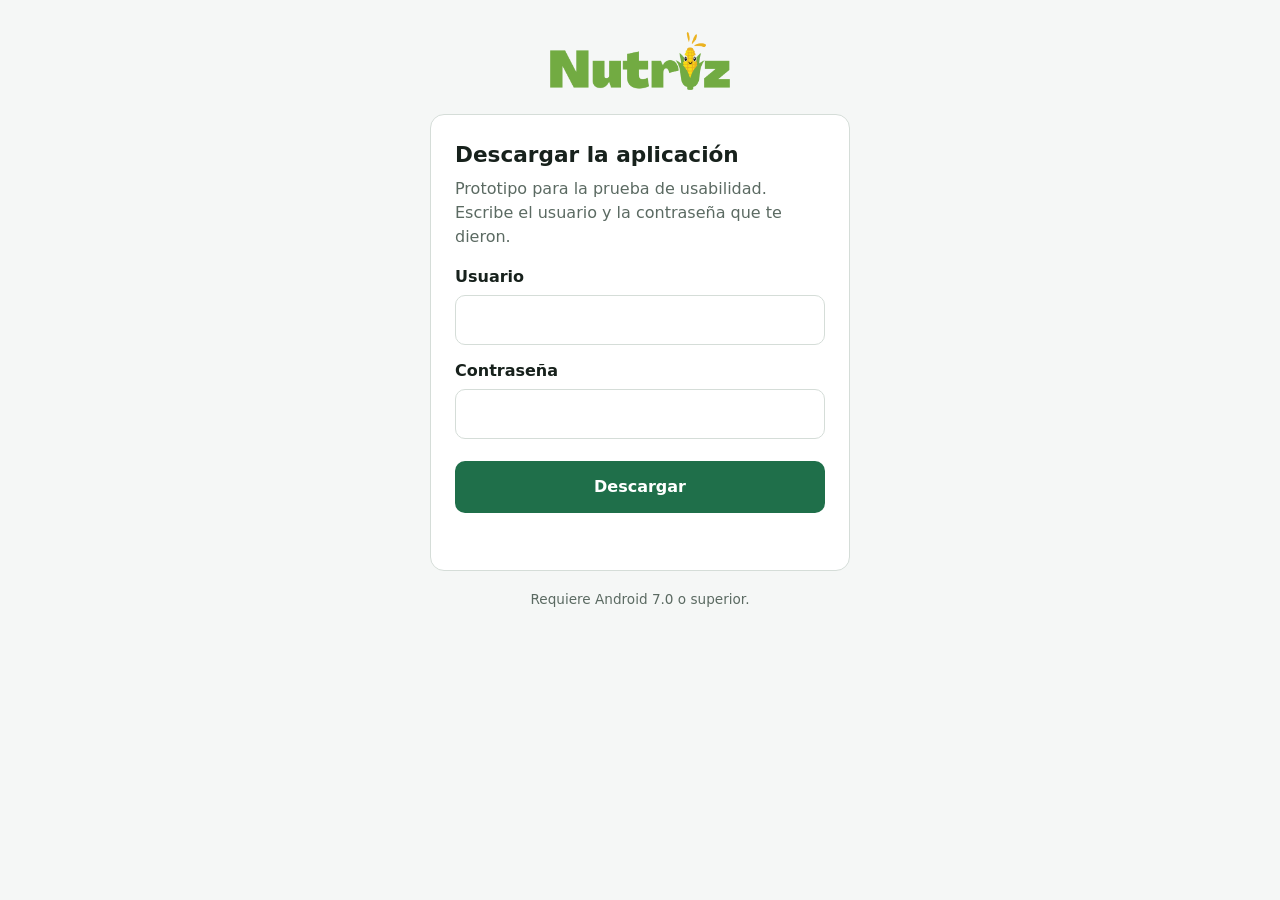
==== index.html @ 26812f0c "Página de descarga de Nutriz (APK cifrado)" ====
<!doctype html>
<html lang="es">
<head>
<meta charset="utf-8">
<meta name="viewport" content="width=device-width, initial-scale=1">
<meta name="robots" content="noindex, nofollow">
<title>Descargar Nutriz</title>
<style>
  :root {
    --fondo: #F5F7F6; --tarjeta: #FFFFFF; --texto: #17211C; --suave: #5B6A62; --borde: #D5DDD8;
    --primario: #1F6F4A; --primario-suave: #E6F2EC; --rojo: #C62828; --rojo-suave: #FDECEC;
  }
  * { box-sizing: border-box; }
  body {
    margin: 0; min-height: 100vh; background: var(--fondo); color: var(--texto);
    font: 16px/1.5 system-ui, -apple-system, "Segoe UI", Roboto, sans-serif;
    display: flex; justify-content: center; padding: 32px 16px;
  }
  main { width: 100%; max-width: 420px; }
  .logo { display: block; width: 180px; max-width: 60%; margin: 0 auto 24px; }
  .tarjeta { background: var(--tarjeta); border: 1px solid var(--borde); border-radius: 14px; padding: 24px; }
  h1 { font-size: 1.35rem; margin: 0 0 6px; }
  p { margin: 0 0 16px; color: var(--suave); }
  label { display: block; font-weight: 600; margin: 14px 0 6px; }
  input {
    width: 100%; font: inherit; padding: 12px 14px; border: 1px solid var(--borde); border-radius: 10px;
    background: var(--tarjeta); color: var(--texto);
  }
  input:focus { outline: 2px solid var(--primario); outline-offset: 1px; border-color: var(--primario); }
  button {
    width: 100%; margin-top: 22px; padding: 14px; font: inherit; font-weight: 700; color: #fff;
    background: var(--primario); border: 0; border-radius: 10px; cursor: pointer;
  }
  button:disabled { opacity: .6; cursor: default; }
  .barra { height: 8px; background: var(--primario-suave); border-radius: 99px; overflow: hidden; margin-top: 18px; }
  .barra div { height: 100%; width: 0; background: var(--primario); transition: width .2s; }
  .estado { margin: 10px 0 0; font-size: .95rem; color: var(--suave); min-height: 1.5em; }
  .error { margin-top: 16px; padding: 12px 14px; border-radius: 10px; background: var(--rojo-suave); color: var(--rojo); }
  ol { margin: 8px 0 0; padding-left: 1.3em; color: var(--texto); }
  li { margin: 6px 0; }
  .pie { text-align: center; font-size: .85rem; color: var(--suave); margin-top: 18px; }
  [hidden] { display: none !important; }
</style>
</head>
<body>
<main>
  <img class="logo" src="logo.png" alt="Nutriz">
  <div class="tarjeta">
    <section id="formulario">
      <h1>Descargar la aplicación</h1>
      <p>Prototipo para la prueba de usabilidad. Escribe el usuario y la contraseña que te dieron.</p>
      <form id="acceso" autocomplete="off">
        <label for="usuario">Usuario</label>
        <input id="usuario" autocapitalize="none" autocorrect="off" spellcheck="false" required>
        <label for="contrasena">Contraseña</label>
        <input id="contrasena" type="password" autocapitalize="none" autocorrect="off" spellcheck="false" required>
        <button id="boton" type="submit">Descargar</button>
      </form>
      <div class="barra" id="barra" hidden><div></div></div>
      <div class="estado" id="estado" role="status" aria-live="polite"></div>
      <div class="error" id="error" role="alert" hidden></div>
    </section>
    <section id="listo" hidden>
      <h1>Descarga lista</h1>
      <p>Ahora instala la aplicación:</p>
      <ol>
        <li>Abre el archivo <strong>Nutriz.apk</strong> desde la notificación o desde la carpeta Descargas.</li>
        <li>Si el teléfono lo pide, permite instalar aplicaciones desde el navegador.</li>
        <li>Si aparece un aviso de Play Protect, toca <strong>Más detalles</strong> y luego <strong>Instalar de todas formas</strong>. La aplicación es un prototipo y no está en Play Store.</li>
        <li>Al terminar la prueba, desinstálala: se borran todos sus datos.</li>
      </ol>
      <button id="otra" type="button">Descargar otra vez</button>
    </section>
  </div>
  <p class="pie">Requiere Android 7.0 o superior.</p>
</main>
<script>
// El APK está cifrado (prototipo/descarga/cifrar_apk.mjs): AES-256-GCM en partes, con la llave derivada del usuario
// y la contraseña. Se descifra aquí, en el teléfono; sin las credenciales correctas el archivo no sirve.
const $ = (id) => document.getElementById(id);
const b64 = (s) => Uint8Array.from(atob(s), (c) => c.charCodeAt(0));
const texto = new TextEncoder();

function iv(base, n) {
  const v = base.slice();
  const d = new DataView(v.buffer);
  d.setUint32(8, (d.getUint32(8) ^ n) >>> 0);
  return v;
}

async function llave(usuario, contrasena, meta) {
  const material = await crypto.subtle.importKey(
    'raw', texto.encode(`${usuario.trim().toLowerCase()}\n${contrasena}`), 'PBKDF2', false, ['deriveKey']);
  return crypto.subtle.deriveKey(
    { name: 'PBKDF2', salt: b64(meta.sal), iterations: meta.iteraciones, hash: 'SHA-256' },
    material, { name: 'AES-GCM', length: 256 }, false, ['decrypt']);
}

const descifrar = (k, base, n, datos) =>
  crypto.subtle.decrypt({ name: 'AES-GCM', iv: iv(base, n), additionalData: texto.encode(`nutriz:${n}`) }, k, datos);

function progreso(fraccion, mensaje) {
  $('barra').hidden = false;
  $('barra').firstElementChild.style.width = `${Math.round(fraccion * 100)}%`;
  $('estado').textContent = mensaje;
}

async function bajar(total, alAvanzar) {
  const r = await fetch('nutriz.apk.cifrado', { cache: 'no-store' });
  if (!r.ok) throw new Error('descarga');
  const datos = new Uint8Array(total);
  const lector = r.body.getReader();
  let llevado = 0;
  for (;;) {
    const { done, value } = await lector.read();
    if (done) break;
    if (llevado + value.length > total) throw new Error('descarga');
    datos.set(value, llevado);
    llevado += value.length;
    alAvanzar(llevado / total);
  }
  if (llevado !== total) throw new Error('descarga');
  return datos;
}

$('acceso').addEventListener('submit', async (ev) => {
  ev.preventDefault();
  $('error').hidden = true;
  $('boton').disabled = true;
  $('boton').textContent = 'Revisando…';
  try {
    const meta = await (await fetch('nutriz.json', { cache: 'no-store' })).json();
    const base = b64(meta.iv);
    const k = await llave($('usuario').value, $('contrasena').value, meta);
    try {
      await descifrar(k, base, 0xffffffff, b64(meta.comprobante));
    } catch {
      throw new Error('credenciales');
    }
    $('boton').textContent = 'Descargando…';
    const conEtiqueta = meta.parte + 16;
    const total = meta.tamano + 16 * meta.partes;
    const datos = await bajar(total, (f) => progreso(f * 0.9, `Descargando… ${Math.round(f * 100)} %`));
    const partes = [];
    for (let n = 0; n < meta.partes; n++) {
      partes.push(await descifrar(k, base, n, datos.subarray(n * conEtiqueta, Math.min((n + 1) * conEtiqueta, total))));
      progreso(0.9 + 0.1 * (n + 1) / meta.partes, 'Preparando el archivo…');
    }
    const url = URL.createObjectURL(new Blob(partes, { type: 'application/vnd.android.package-archive' }));
    const a = document.createElement('a');
    a.href = url;
    a.download = 'Nutriz.apk';
    document.body.appendChild(a);
    a.click();
    a.remove();
    setTimeout(() => URL.revokeObjectURL(url), 120000);
    $('formulario').hidden = true;
    $('listo').hidden = false;
  } catch (err) {
    $('error').textContent = err.message === 'credenciales'
      ? 'Usuario o contraseña incorrectos.'
      : 'No se pudo descargar. Revisa tu conexión a internet e inténtalo de nuevo.';
    $('error').hidden = false;
    $('barra').hidden = true;
    $('estado').textContent = '';
  } finally {
    $('boton').disabled = false;
    $('boton').textContent = 'Descargar';
  }
});

$('otra').addEventListener('click', () => {
  $('listo').hidden = true;
  $('formulario').hidden = false;
  $('barra').hidden = true;
  $('estado').textContent = '';
});
</script>
</body>
</html>
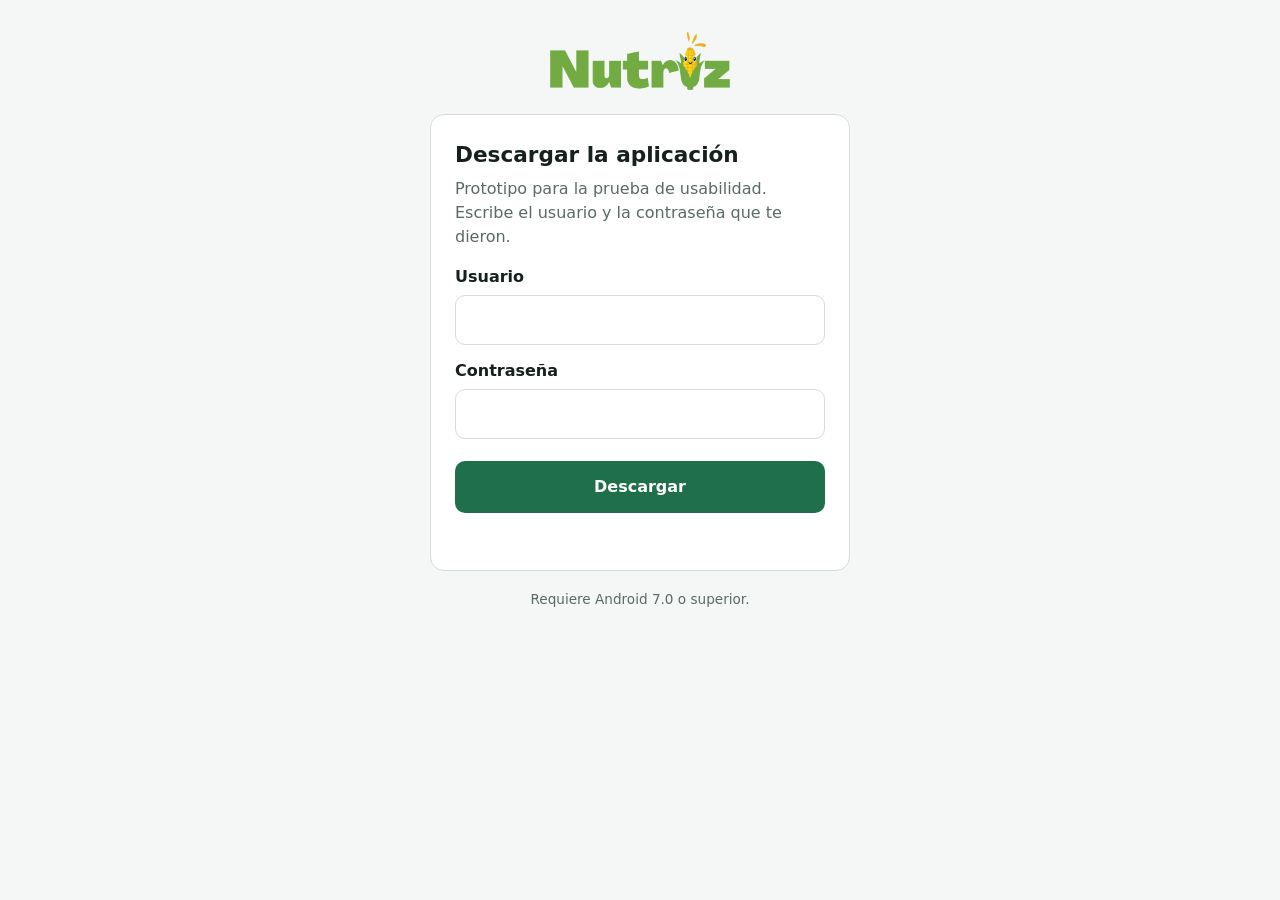
==== commit 7f634fa6: "Credenciales más sencillas y la página despierta al servidor" ====
--- a/index.html
+++ b/index.html
@@ -78,6 +78,8 @@
 // El APK está cifrado (prototipo/descarga/cifrar_apk.mjs): AES-256-GCM en partes, con la llave derivada del usuario
 // y la contraseña. Se descifra aquí, en el teléfono; sin las credenciales correctas el archivo no sirve.
 const $ = (id) => document.getElementById(id);
+// Despierta el servidor de pruebas (el plan F1 de Azure se duerme sin uso y tarda en arrancar) mientras se descarga.
+fetch('https://nutriz-api-6635.azurewebsites.net/salud', { mode: 'no-cors' }).catch(() => {});
 const b64 = (s) => Uint8Array.from(atob(s), (c) => c.charCodeAt(0));
 const texto = new TextEncoder();
 
@@ -90,7 +92,7 @@
 
 async function llave(usuario, contrasena, meta) {
   const material = await crypto.subtle.importKey(
-    'raw', texto.encode(`${usuario.trim().toLowerCase()}\n${contrasena}`), 'PBKDF2', false, ['deriveKey']);
+    'raw', texto.encode(`${usuario.trim().toLowerCase()}\n${contrasena.trim().toLowerCase()}`), 'PBKDF2', false, ['deriveKey']);
   return crypto.subtle.deriveKey(
     { name: 'PBKDF2', salt: b64(meta.sal), iterations: meta.iteraciones, hash: 'SHA-256' },
     material, { name: 'AES-GCM', length: 256 }, false, ['decrypt']);
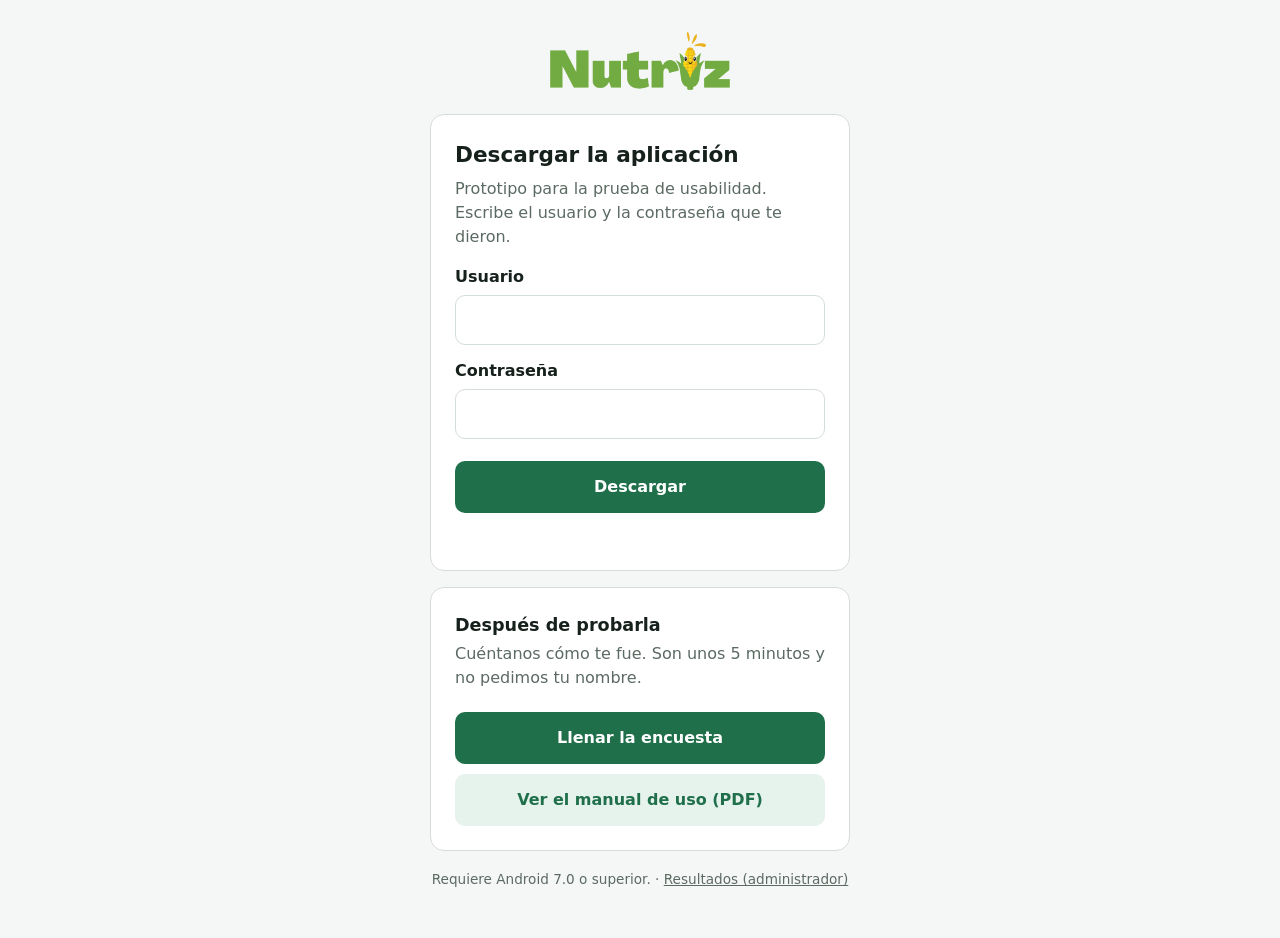
==== commit 386b7346: "Encuesta, resultados para el administrador y manual de uso" ====
--- a/index.html
+++ b/index.html
@@ -5,42 +5,7 @@
 <meta name="viewport" content="width=device-width, initial-scale=1">
 <meta name="robots" content="noindex, nofollow">
 <title>Descargar Nutriz</title>
-<style>
-  :root {
-    --fondo: #F5F7F6; --tarjeta: #FFFFFF; --texto: #17211C; --suave: #5B6A62; --borde: #D5DDD8;
-    --primario: #1F6F4A; --primario-suave: #E6F2EC; --rojo: #C62828; --rojo-suave: #FDECEC;
-  }
-  * { box-sizing: border-box; }
-  body {
-    margin: 0; min-height: 100vh; background: var(--fondo); color: var(--texto);
-    font: 16px/1.5 system-ui, -apple-system, "Segoe UI", Roboto, sans-serif;
-    display: flex; justify-content: center; padding: 32px 16px;
-  }
-  main { width: 100%; max-width: 420px; }
-  .logo { display: block; width: 180px; max-width: 60%; margin: 0 auto 24px; }
-  .tarjeta { background: var(--tarjeta); border: 1px solid var(--borde); border-radius: 14px; padding: 24px; }
-  h1 { font-size: 1.35rem; margin: 0 0 6px; }
-  p { margin: 0 0 16px; color: var(--suave); }
-  label { display: block; font-weight: 600; margin: 14px 0 6px; }
-  input {
-    width: 100%; font: inherit; padding: 12px 14px; border: 1px solid var(--borde); border-radius: 10px;
-    background: var(--tarjeta); color: var(--texto);
-  }
-  input:focus { outline: 2px solid var(--primario); outline-offset: 1px; border-color: var(--primario); }
-  button {
-    width: 100%; margin-top: 22px; padding: 14px; font: inherit; font-weight: 700; color: #fff;
-    background: var(--primario); border: 0; border-radius: 10px; cursor: pointer;
-  }
-  button:disabled { opacity: .6; cursor: default; }
-  .barra { height: 8px; background: var(--primario-suave); border-radius: 99px; overflow: hidden; margin-top: 18px; }
-  .barra div { height: 100%; width: 0; background: var(--primario); transition: width .2s; }
-  .estado { margin: 10px 0 0; font-size: .95rem; color: var(--suave); min-height: 1.5em; }
-  .error { margin-top: 16px; padding: 12px 14px; border-radius: 10px; background: var(--rojo-suave); color: var(--rojo); }
-  ol { margin: 8px 0 0; padding-left: 1.3em; color: var(--texto); }
-  li { margin: 6px 0; }
-  .pie { text-align: center; font-size: .85rem; color: var(--suave); margin-top: 18px; }
-  [hidden] { display: none !important; }
-</style>
+<link rel="stylesheet" href="estilos.css">
 </head>
 <body>
 <main>
@@ -72,7 +37,13 @@
       <button id="otra" type="button">Descargar otra vez</button>
     </section>
   </div>
-  <p class="pie">Requiere Android 7.0 o superior.</p>
+  <div class="tarjeta">
+    <h2>Después de probarla</h2>
+    <p>Cuéntanos cómo te fue. Son unos 5 minutos y no pedimos tu nombre.</p>
+    <a class="boton" href="encuesta.html">Llenar la encuesta</a>
+    <a class="boton secundario" href="manual.pdf" target="_blank" rel="noopener">Ver el manual de uso (PDF)</a>
+  </div>
+  <p class="pie">Requiere Android 7.0 o superior. · <a href="resultados.html">Resultados (administrador)</a></p>
 </main>
 <script>
 // El APK está cifrado (prototipo/descarga/cifrar_apk.mjs): AES-256-GCM en partes, con la llave derivada del usuario
--- a/estilos.css
+++ b/estilos.css
@@ -0,0 +1,78 @@
+/* Estilos de la página de descarga, la encuesta y los resultados: los colores de la app (app/src/tema/index.tsx). */
+:root {
+  --fondo: #F5F7F6; --tarjeta: #FFFFFF; --texto: #17211C; --suave: #5B6A62; --borde: #D5DDD8;
+  --primario: #1F6F4A; --primario-suave: #E6F2EC; --rojo: #C62828; --rojo-suave: #FDECEC;
+  --verde-marca: #6FAE3F; --amarillo: #F2B600;
+}
+* { box-sizing: border-box; }
+body {
+  margin: 0; min-height: 100vh; background: var(--fondo); color: var(--texto);
+  font: 16px/1.5 system-ui, -apple-system, "Segoe UI", Roboto, sans-serif;
+  display: flex; justify-content: center; padding: 32px 16px;
+}
+main { width: 100%; max-width: 420px; }
+main.ancho { max-width: 960px; }
+.logo { display: block; width: 180px; max-width: 60%; margin: 0 auto 24px; }
+.tarjeta { background: var(--tarjeta); border: 1px solid var(--borde); border-radius: 14px; padding: 24px; margin-bottom: 16px; }
+h1 { font-size: 1.35rem; margin: 0 0 6px; }
+h2 { font-size: 1.1rem; margin: 0 0 4px; }
+p { margin: 0 0 16px; color: var(--suave); }
+label { display: block; font-weight: 600; margin: 14px 0 6px; }
+input, select, textarea {
+  width: 100%; font: inherit; padding: 12px 14px; border: 1px solid var(--borde); border-radius: 10px;
+  background: var(--tarjeta); color: var(--texto);
+}
+textarea { min-height: 90px; resize: vertical; }
+input:focus, select:focus, textarea:focus { outline: 2px solid var(--primario); outline-offset: 1px; border-color: var(--primario); }
+button, .boton {
+  display: block; width: 100%; margin-top: 22px; padding: 14px; font: inherit; font-weight: 700; color: #fff;
+  background: var(--primario); border: 0; border-radius: 10px; cursor: pointer; text-align: center; text-decoration: none;
+}
+.boton.secundario, button.secundario { background: var(--primario-suave); color: var(--primario); margin-top: 10px; }
+button:disabled { opacity: .6; cursor: default; }
+.barra { height: 8px; background: var(--primario-suave); border-radius: 99px; overflow: hidden; margin-top: 18px; }
+.barra div { height: 100%; width: 0; background: var(--primario); transition: width .2s; }
+.estado { margin: 10px 0 0; font-size: .95rem; color: var(--suave); min-height: 1.5em; }
+.error { margin-top: 16px; padding: 12px 14px; border-radius: 10px; background: var(--rojo-suave); color: var(--rojo); }
+.exito { padding: 12px 14px; border-radius: 10px; background: var(--primario-suave); color: var(--primario); font-weight: 600; }
+ol, ul { margin: 8px 0 0; padding-left: 1.3em; }
+li { margin: 6px 0; }
+.pie { text-align: center; font-size: .85rem; color: var(--suave); margin-top: 18px; }
+.pie a { color: var(--suave); }
+[hidden] { display: none !important; }
+
+/* Encuesta */
+fieldset { border: 0; margin: 0; padding: 0; }
+legend { font-weight: 600; padding: 0; margin: 14px 0 8px; }
+.opciones label { display: flex; align-items: center; gap: 10px; font-weight: 400; margin: 6px 0; padding: 10px 12px;
+  border: 1px solid var(--borde); border-radius: 10px; cursor: pointer; }
+.opciones input { width: auto; margin: 0; accent-color: var(--primario); }
+.pregunta { padding: 14px 0; border-top: 1px solid var(--borde); }
+.pregunta:first-of-type { border-top: 0; }
+.pregunta > span { display: block; font-weight: 600; margin-bottom: 10px; }
+.escala { display: grid; grid-template-columns: repeat(5, 1fr); gap: 6px; }
+.escala label { margin: 0; }
+.escala input { position: absolute; opacity: 0; width: 1px; height: 1px; }
+.escala span {
+  display: flex; align-items: center; justify-content: center; height: 46px; border: 1px solid var(--borde);
+  border-radius: 10px; font-weight: 700; color: var(--texto); cursor: pointer;
+}
+.escala input:checked + span { background: var(--primario); border-color: var(--primario); color: #fff; }
+.escala input:focus-visible + span { outline: 2px solid var(--primario); outline-offset: 2px; }
+.extremos { display: flex; justify-content: space-between; font-size: .8rem; color: var(--suave); margin-top: 4px; }
+.falta { background: var(--rojo-suave); border-radius: 10px; padding-left: 8px; padding-right: 8px; }
+.ayuda { font-size: .9rem; color: var(--suave); margin: -2px 0 8px; }
+
+/* Resultados */
+.cifras { display: grid; grid-template-columns: repeat(auto-fit, minmax(120px, 1fr)); gap: 10px; margin-top: 12px; }
+.cifra { background: var(--fondo); border-radius: 10px; padding: 12px; }
+.cifra b { display: block; font-size: 1.4rem; }
+.cifra small { color: var(--suave); }
+.tabla { width: 100%; overflow-x: auto; }
+table { width: 100%; border-collapse: collapse; font-size: .92rem; }
+th, td { text-align: left; padding: 8px 10px; border-bottom: 1px solid var(--borde); vertical-align: top; }
+th { color: var(--suave); font-weight: 600; white-space: nowrap; }
+td.num, th.num { text-align: right; font-variant-numeric: tabular-nums; }
+button.mini { display: inline-block; width: auto; margin: 0; padding: 6px 10px; font-size: .85rem; background: var(--rojo-suave); color: var(--rojo); }
+.fila-botones { display: flex; gap: 10px; flex-wrap: wrap; }
+.fila-botones button { width: auto; flex: 1; margin-top: 22px; }
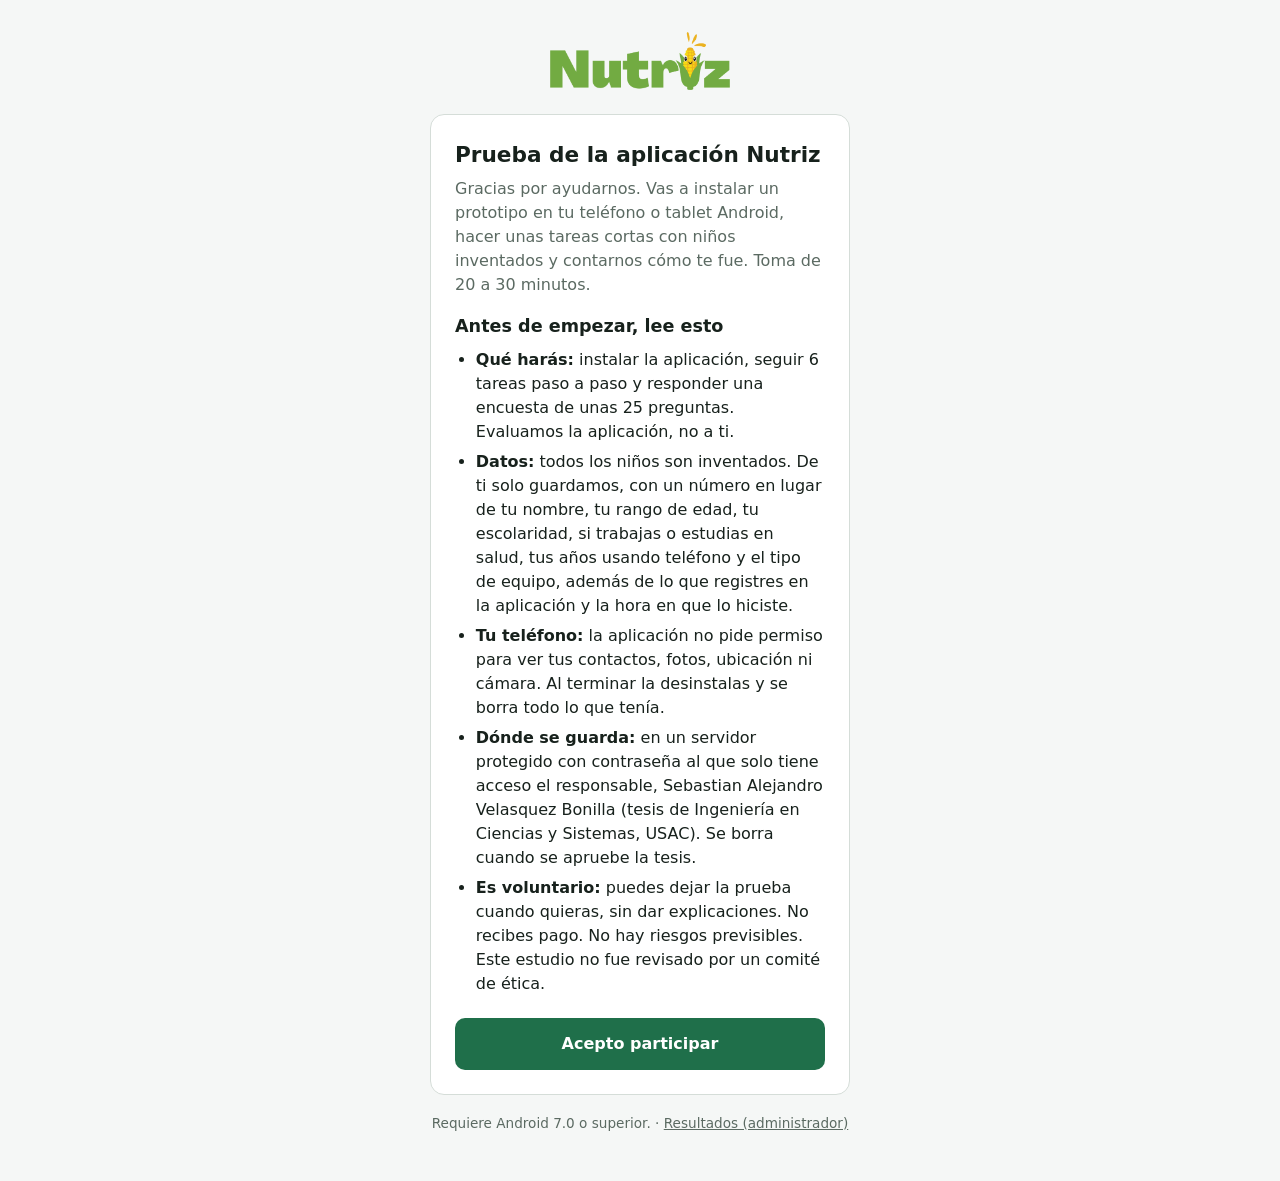
==== commit 9d3b18c8: "Prueba remota: consentimiento en línea, número de participante, tareas paso a paso y comprensión" ====
--- a/index.html
+++ b/index.html
@@ -4,16 +4,37 @@
 <meta charset="utf-8">
 <meta name="viewport" content="width=device-width, initial-scale=1">
 <meta name="robots" content="noindex, nofollow">
-<title>Descargar Nutriz</title>
+<title>Prueba de Nutriz</title>
 <link rel="stylesheet" href="estilos.css">
 </head>
 <body>
 <main>
   <img class="logo" src="logo.png" alt="Nutriz">
-  <div class="tarjeta">
+  <div class="tarjeta" id="bienvenida" hidden>
+    <h1>Prueba de la aplicación Nutriz</h1>
+    <p>Gracias por ayudarnos. Vas a instalar un prototipo en tu teléfono o tablet Android, hacer unas tareas cortas con niños inventados y contarnos cómo te fue. Toma de 20 a 30 minutos.</p>
+    <h2>Antes de empezar, lee esto</h2>
+    <ul>
+      <li><b>Qué harás:</b> instalar la aplicación, seguir 6 tareas paso a paso y responder una encuesta de unas 25 preguntas. Evaluamos la aplicación, no a ti.</li>
+      <li><b>Datos:</b> todos los niños son inventados. De ti solo guardamos, con un número en lugar de tu nombre, tu rango de edad, tu escolaridad, si trabajas o estudias en salud, tus años usando teléfono y el tipo de equipo, además de lo que registres en la aplicación y la hora en que lo hiciste.</li>
+      <li><b>Tu teléfono:</b> la aplicación no pide permiso para ver tus contactos, fotos, ubicación ni cámara. Al terminar la desinstalas y se borra todo lo que tenía.</li>
+      <li><b>Dónde se guarda:</b> en un servidor protegido con contraseña al que solo tiene acceso el responsable, Sebastian Alejandro Velasquez Bonilla (tesis de Ingeniería en Ciencias y Sistemas, USAC). Se borra cuando se apruebe la tesis.</li>
+      <li><b>Es voluntario:</b> puedes dejar la prueba cuando quieras, sin dar explicaciones. No recibes pago. No hay riesgos previsibles. Este estudio no fue revisado por un comité de ética.</li>
+    </ul>
+    <button id="acepto" type="button">Acepto participar</button>
+    <div class="error" id="error-acepto" role="alert" hidden></div>
+  </div>
+
+  <div id="participando" hidden>
+  <div class="tarjeta">
+    <div class="exito">Eres el participante <span id="codigo"></span></div>
+    <p style="margin-top: 12px">Anota tu número por si cambias de navegador. Tu usuario para la aplicación es <b id="cuenta-usuario"></b> y tu contraseña, <b id="cuenta-contrasena"></b>; también aparecen en las tareas.</p>
+  </div>
+  <div class="tarjeta">
+    <div class="seccion-paso">Paso 1</div>
     <section id="formulario">
       <h1>Descargar la aplicación</h1>
-      <p>Prototipo para la prueba de usabilidad. Escribe el usuario y la contraseña que te dieron.</p>
+      <p>Escribe el usuario y la contraseña de descarga que te enviaron por mensaje.</p>
       <form id="acceso" autocomplete="off">
         <label for="usuario">Usuario</label>
         <input id="usuario" autocapitalize="none" autocorrect="off" spellcheck="false" required>
@@ -34,23 +55,31 @@
         <li>Si aparece un aviso de Play Protect, toca <strong>Más detalles</strong> y luego <strong>Instalar de todas formas</strong>. La aplicación es un prototipo y no está en Play Store.</li>
         <li>Al terminar la prueba, desinstálala: se borran todos sus datos.</li>
       </ol>
-      <button id="otra" type="button">Descargar otra vez</button>
+      <button id="otra" type="button" class="secundario">Descargar otra vez</button>
     </section>
   </div>
   <div class="tarjeta">
-    <h2>Después de probarla</h2>
-    <p>Cuéntanos cómo te fue. Son unos 5 minutos y no pedimos tu nombre.</p>
+    <div class="seccion-paso">Paso 2</div>
+    <h2>Haz las tareas</h2>
+    <p>Te guiamos una por una. Ten a la mano la aplicación ya instalada.</p>
+    <a class="boton" href="tareas.html">Ver las tareas</a>
+  </div>
+  <div class="tarjeta">
+    <div class="seccion-paso">Paso 3</div>
+    <h2>Cuéntanos cómo te fue</h2>
+    <p>Una encuesta corta, sin tu nombre.</p>
     <a class="boton" href="encuesta.html">Llenar la encuesta</a>
-    <a class="boton secundario" href="manual.pdf" target="_blank" rel="noopener">Ver el manual de uso (PDF)</a>
+    <a class="boton secundario" href="manual.pdf" target="_blank" rel="noopener">Manual de uso (PDF), por si te trabas</a>
+  </div>
+  <p class="pie"><a href="#" id="otra-persona">¿Otra persona va a participar en este teléfono?</a></p>
   </div>
   <p class="pie">Requiere Android 7.0 o superior. · <a href="resultados.html">Resultados (administrador)</a></p>
 </main>
+<script src="participante.js"></script>
 <script>
 // El APK está cifrado (prototipo/descarga/cifrar_apk.mjs): AES-256-GCM en partes, con la llave derivada del usuario
 // y la contraseña. Se descifra aquí, en el teléfono; sin las credenciales correctas el archivo no sirve.
 const $ = (id) => document.getElementById(id);
-// Despierta el servidor de pruebas (el plan F1 de Azure se duerme sin uso y tarda en arrancar) mientras se descarga.
-fetch('https://nutriz-api-6635.azurewebsites.net/salud', { mode: 'no-cors' }).catch(() => {});
 const b64 = (s) => Uint8Array.from(atob(s), (c) => c.charCodeAt(0));
 const texto = new TextEncoder();
 
@@ -148,6 +177,45 @@
   $('barra').hidden = true;
   $('estado').textContent = '';
 });
+
+// Primero el consentimiento: al aceptarlo, el servidor da el número de participante y su cuenta de la app.
+function mostrarParticipante(p) {
+  $('bienvenida').hidden = true;
+  $('participando').hidden = false;
+  $('codigo').textContent = p.participante;
+  $('cuenta-usuario').textContent = p.usuario;
+  $('cuenta-contrasena').textContent = p.contrasena;
+}
+
+const guardado = participanteGuardado();
+if (guardado) mostrarParticipante(guardado); else $('bienvenida').hidden = false;
+
+$('acepto').addEventListener('click', async () => {
+  $('error-acepto').hidden = true;
+  $('acepto').disabled = true;
+  $('acepto').textContent = 'Un momento…';
+  try {
+    const p = await enviarJson('/participantes', { consentimiento: true });
+    guardarParticipante(p);
+    mostrarParticipante(p);
+    window.scrollTo({ top: 0 });
+  } catch (err) {
+    $('error-acepto').textContent = err.status === 409
+      ? 'Ya se completó el cupo de participantes. ¡Gracias por tu interés!'
+      : 'No se pudo conectar. Revisa tu internet y vuelve a tocar el botón (el servidor puede tardar un minuto en despertar).';
+    $('error-acepto').hidden = false;
+  } finally {
+    $('acepto').disabled = false;
+    $('acepto').textContent = 'Acepto participar';
+  }
+});
+
+$('otra-persona').addEventListener('click', (ev) => {
+  ev.preventDefault();
+  if (!window.confirm('¿Empezar como un participante nuevo? Este teléfono olvidará el número actual.')) return;
+  olvidarParticipante();
+  location.reload();
+});
 </script>
 </body>
 </html>
--- a/estilos.css
+++ b/estilos.css
@@ -76,3 +76,28 @@
 button.mini { display: inline-block; width: auto; margin: 0; padding: 6px 10px; font-size: .85rem; background: var(--rojo-suave); color: var(--rojo); }
 .fila-botones { display: flex; gap: 10px; flex-wrap: wrap; }
 .fila-botones button { width: auto; flex: 1; margin-top: 22px; }
+
+/* Pantallas de a una pregunta o un paso (encuesta y tareas) */
+.progreso { display: flex; align-items: center; gap: 10px; margin-bottom: 18px; }
+.progreso .barra { flex: 1; margin: 0; }
+.progreso small { color: var(--suave); white-space: nowrap; }
+.atras { background: none; color: var(--primario); width: auto; margin: 0; padding: 4px 0; font-weight: 600; }
+.seccion { font-size: .85rem; font-weight: 700; color: var(--primario); text-transform: uppercase; letter-spacing: .04em; margin-bottom: 6px; }
+.pregunta-texto { font-size: 1.2rem; font-weight: 700; line-height: 1.35; margin: 0 0 18px; color: var(--texto); }
+.lista-opciones { display: grid; gap: 10px; }
+.lista-opciones button {
+  margin: 0; background: var(--tarjeta); color: var(--texto); border: 1px solid var(--borde); font-weight: 600; text-align: left; padding: 14px 16px;
+}
+.lista-opciones button.elegido, .likert button.elegido { background: var(--primario); color: #fff; border-color: var(--primario); }
+.likert { display: grid; grid-template-columns: repeat(5, 1fr); gap: 8px; }
+.likert button { margin: 0; height: 56px; padding: 0; font-size: 1.2rem; background: var(--tarjeta); color: var(--texto); border: 1px solid var(--borde); }
+.extremos { font-size: .85rem; }
+.paso { animation: entrar .2s ease-out; }
+@keyframes entrar { from { opacity: 0; transform: translateX(12px); } to { opacity: 1; transform: none; } }
+@media (prefers-reduced-motion: reduce) { .paso { animation: none; } }
+.seccion-paso { font-size: .8rem; font-weight: 700; color: var(--primario); text-transform: uppercase; letter-spacing: .05em; margin-bottom: 4px; }
+.tarjeta-datos { background: var(--fondo); border-radius: 10px; padding: 12px 14px; margin: 10px 0; }
+.tarjeta-datos dt { font-size: .85rem; color: var(--suave); }
+.tarjeta-datos dd { margin: 0 0 8px; font-weight: 700; }
+.respuestas { font-size: .95rem; margin: 0; padding-left: 1.2em; }
+.respuestas li { margin: 3px 0; }
